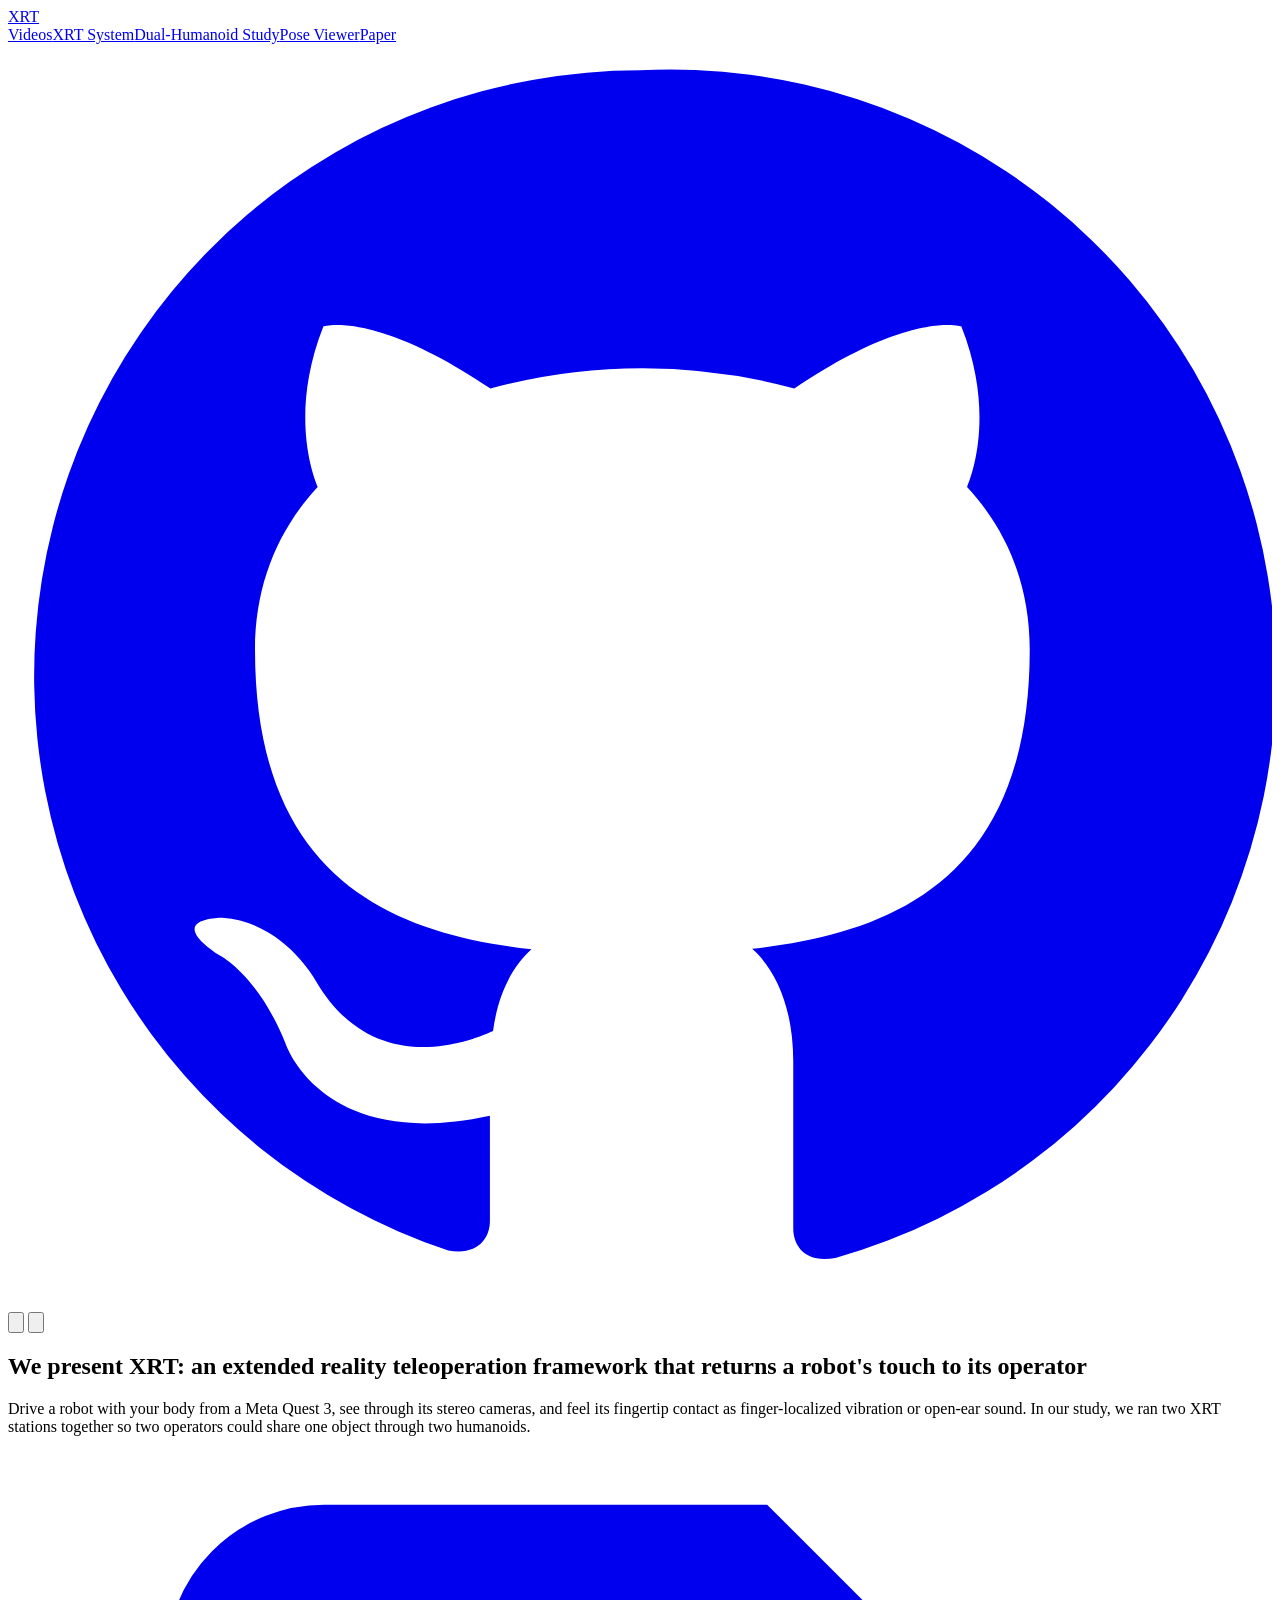
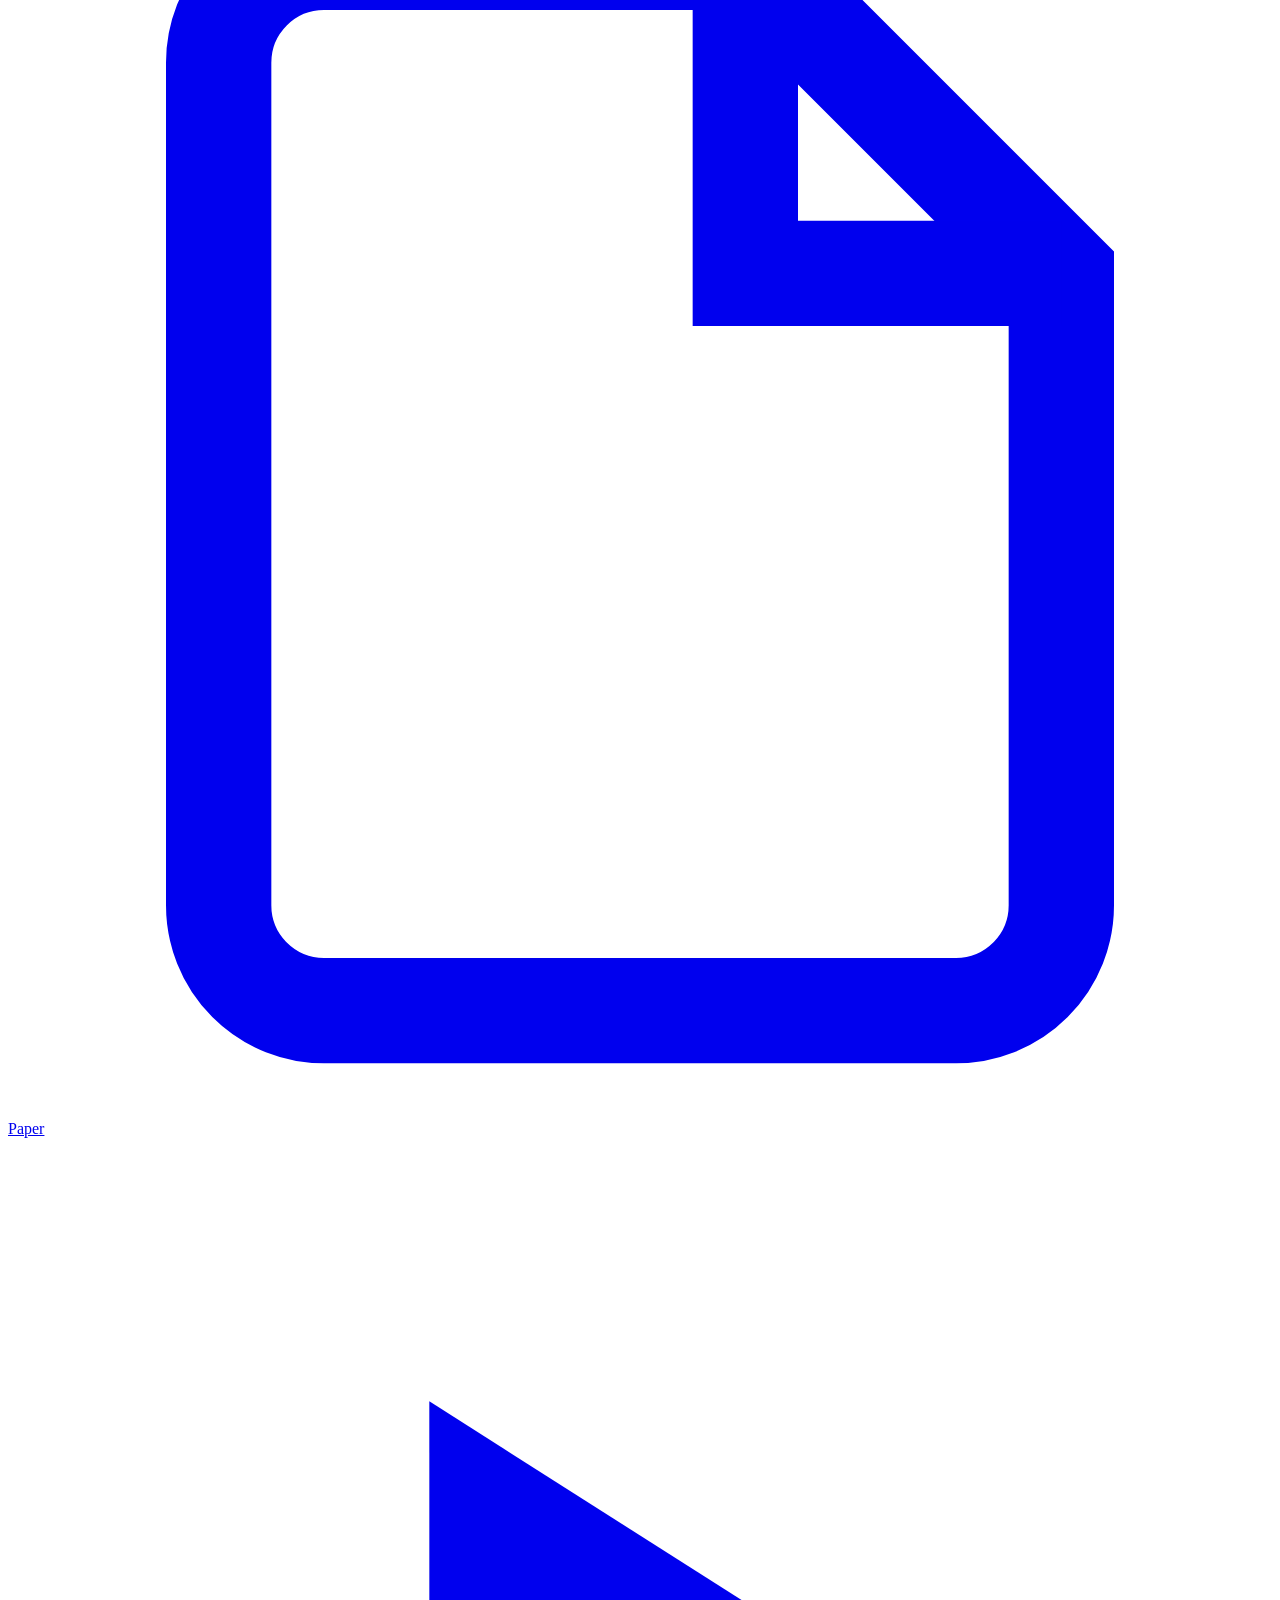
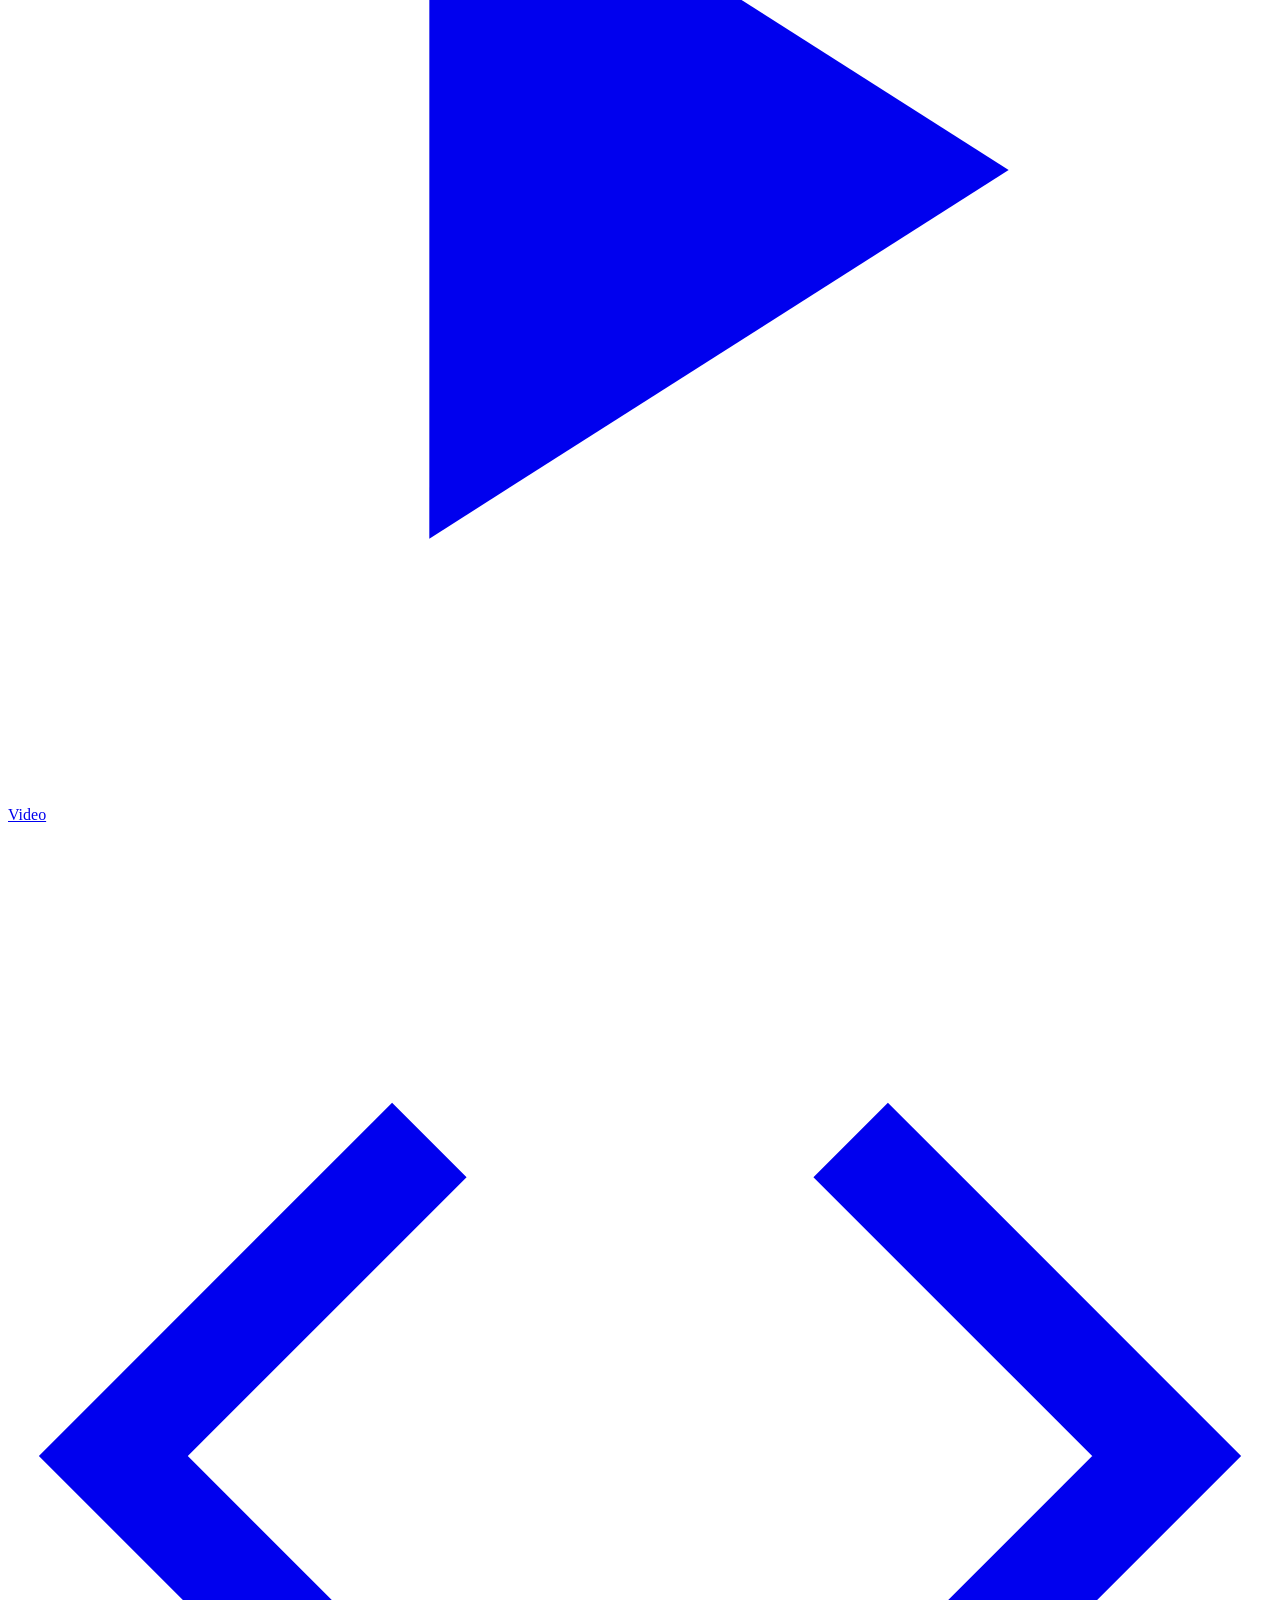
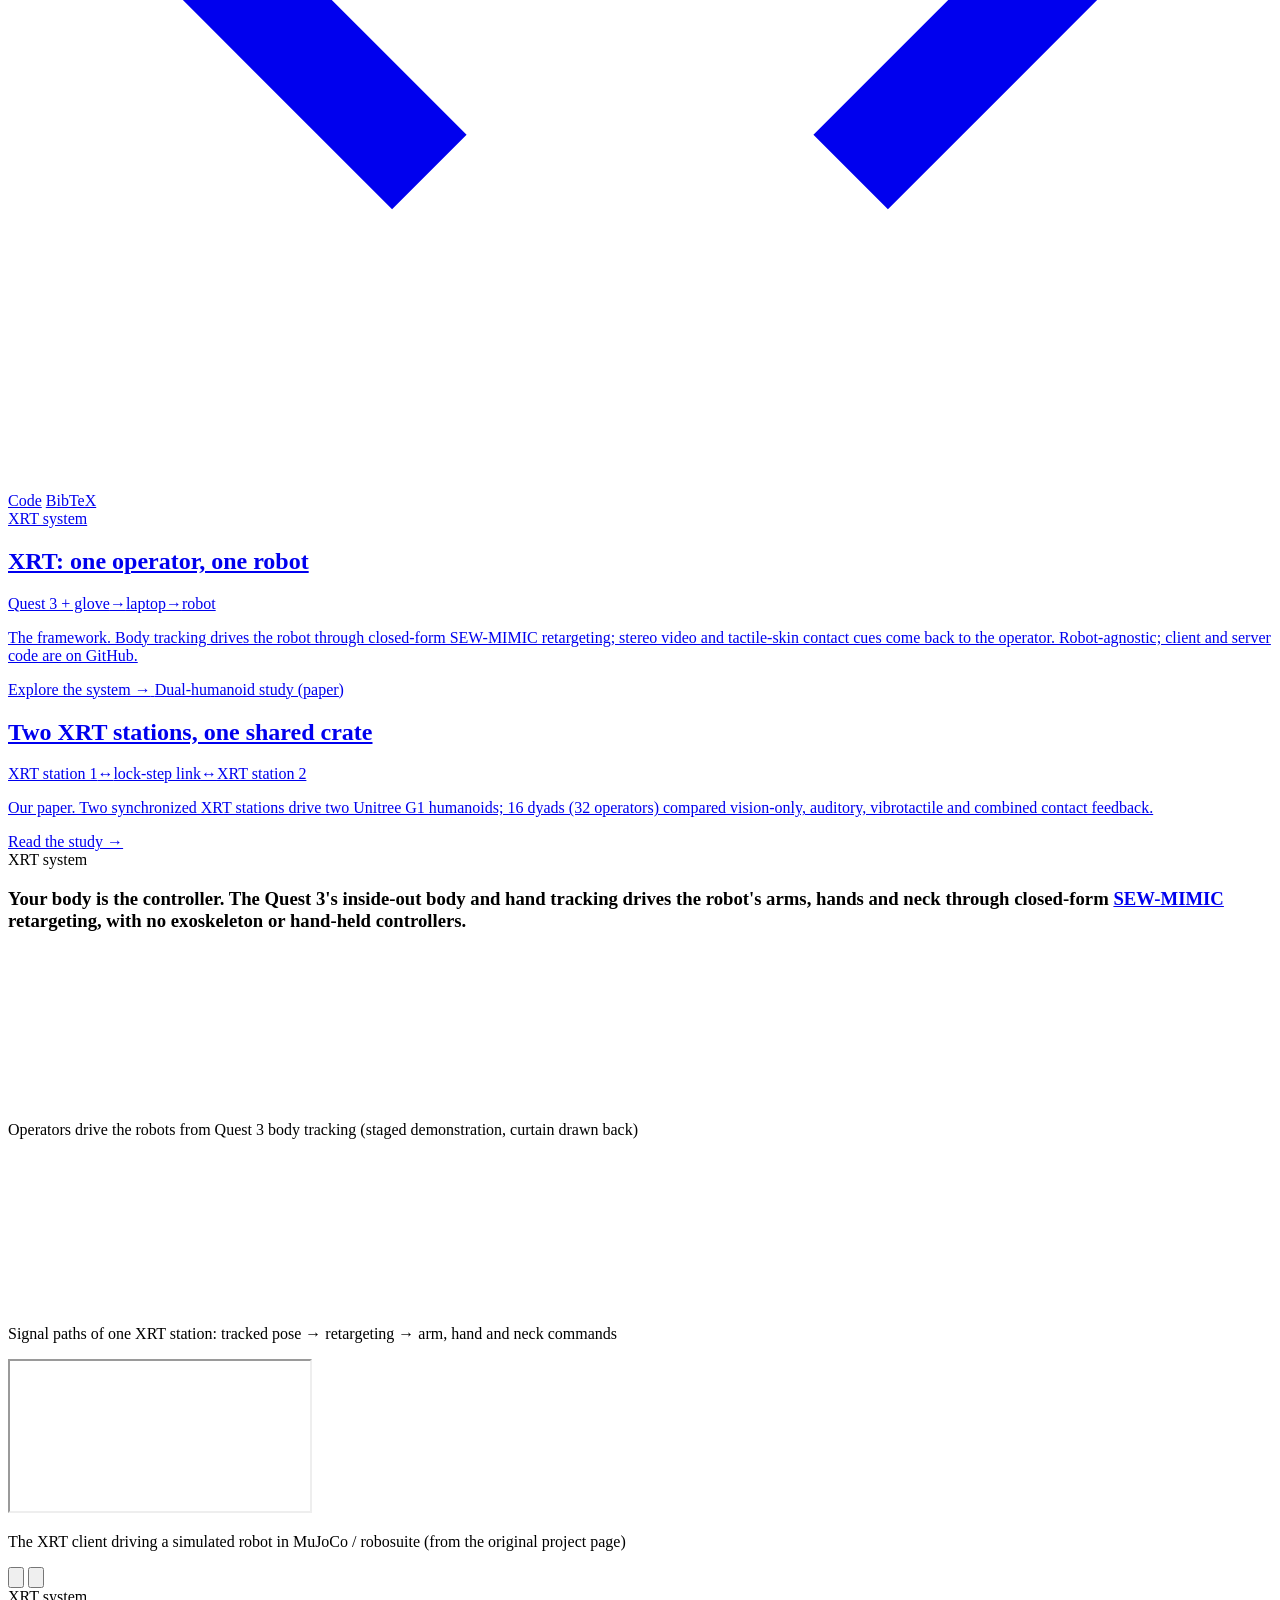
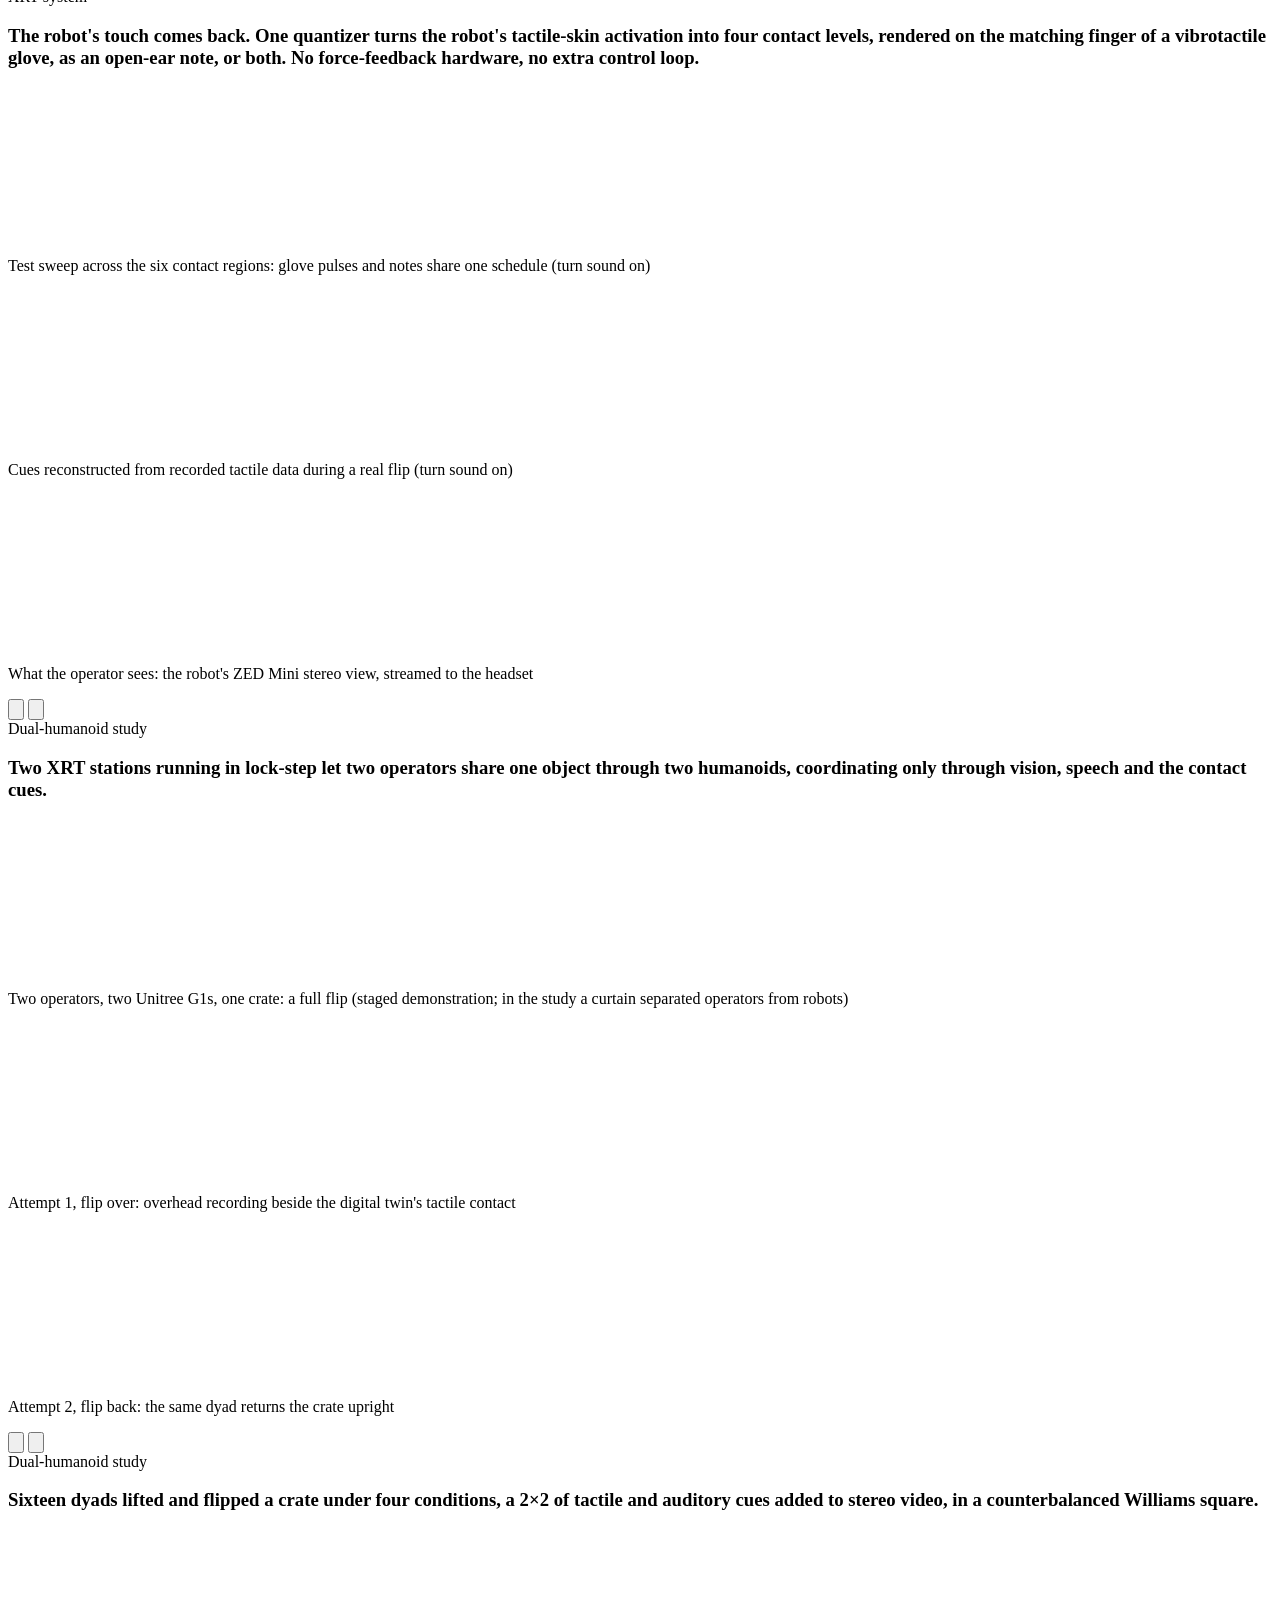
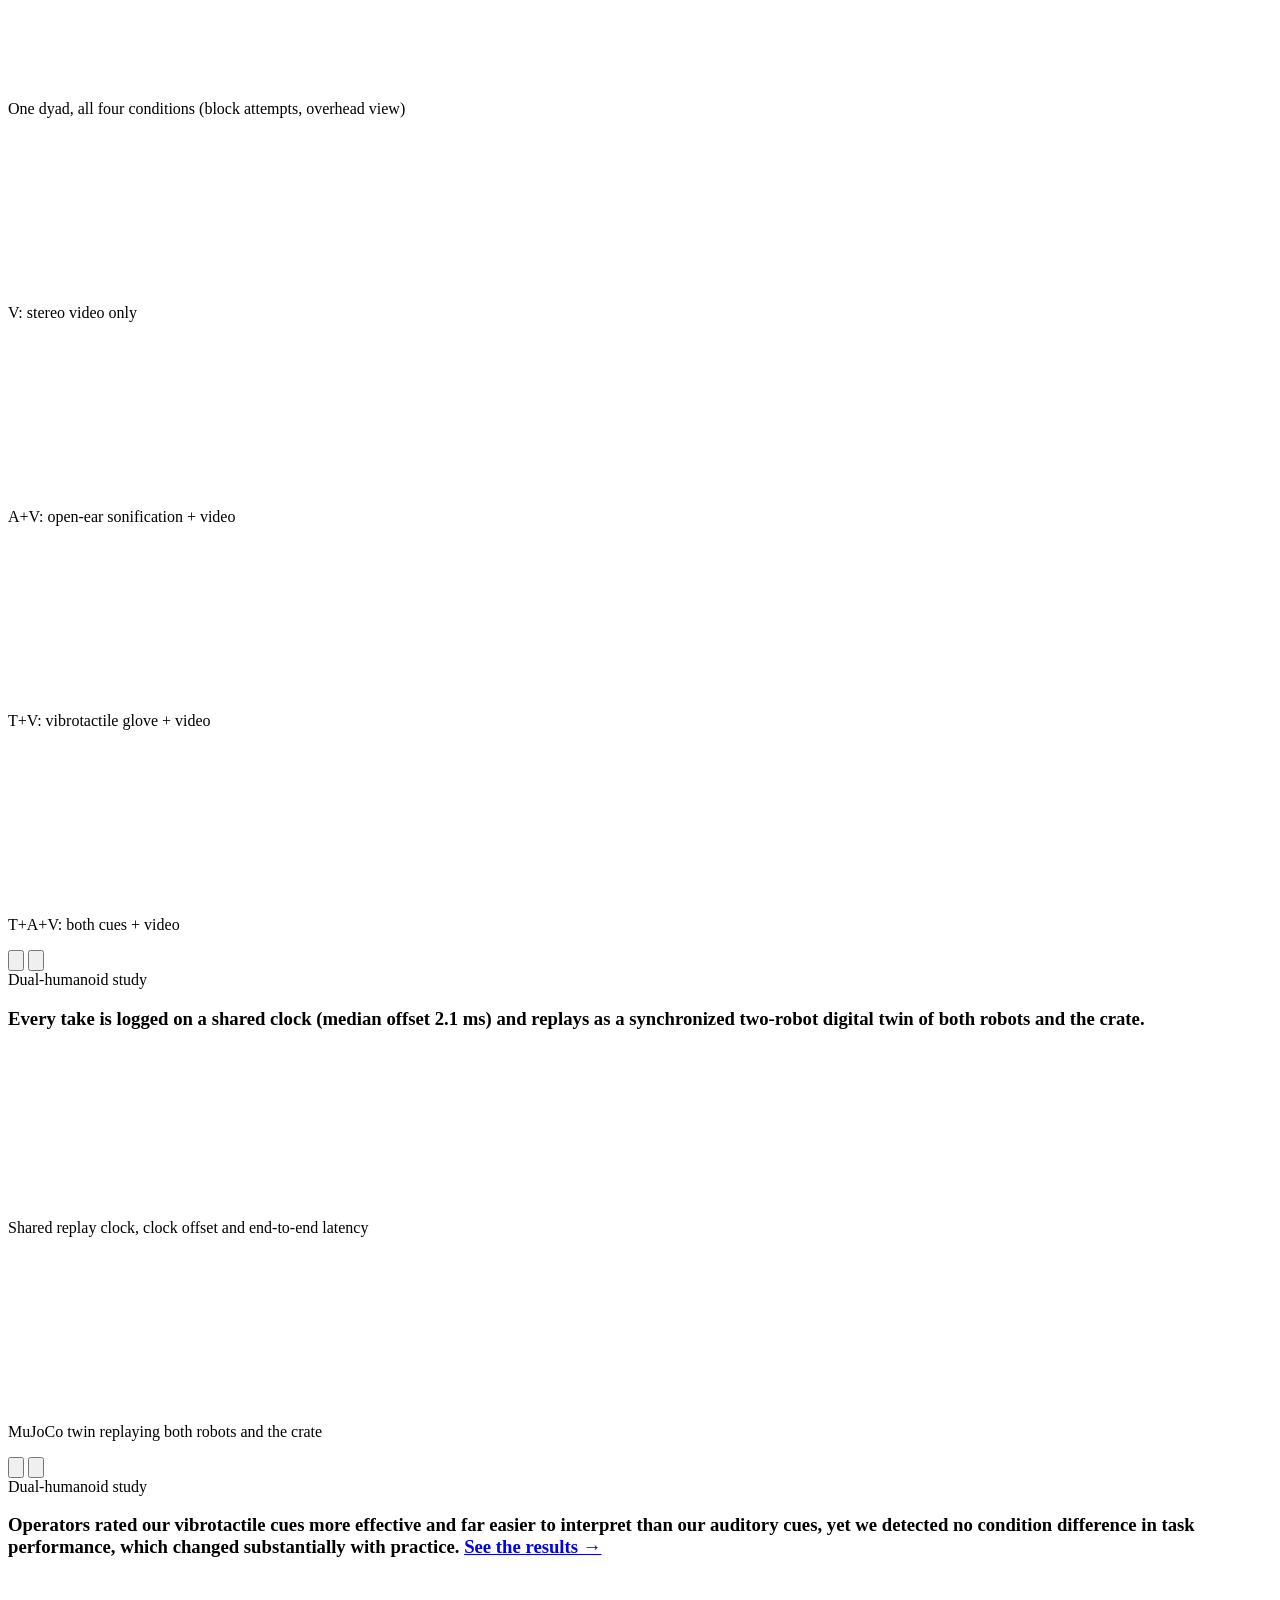
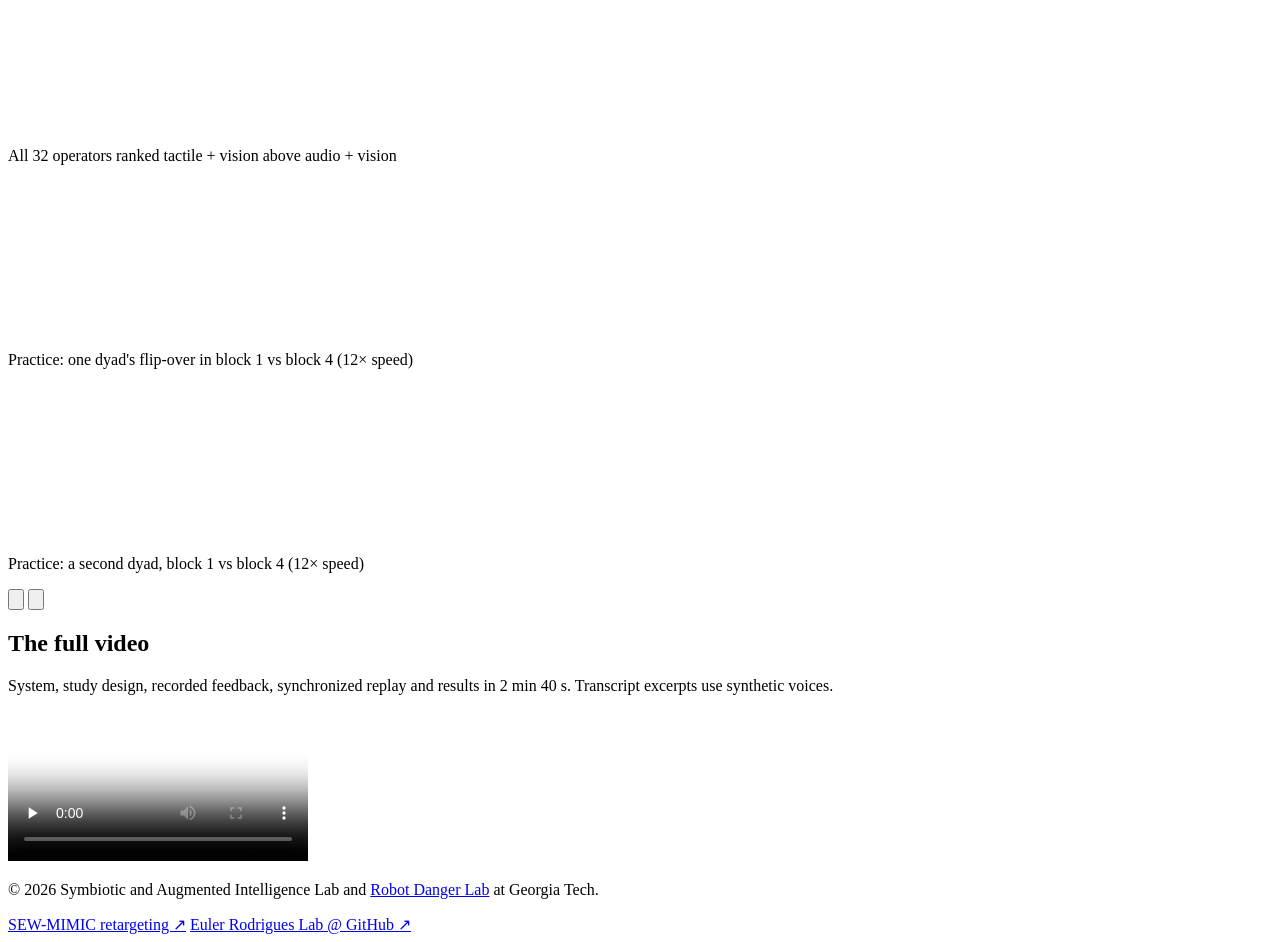
==== site/index.html @ 3ea19d0c "XRT project website Static site for XRT (eXtended Reality Teleoperation) and the dual-humanoid conta" ====
<!doctype html>
<html lang="en">
<head>
<meta charset="utf-8">
<meta name="viewport" content="width=device-width, initial-scale=1">
<title>XRT | Extended Reality Teleoperation with Contact Feedback</title>
<meta name="description" content="XRT is an extended reality teleoperation framework that drives a robot from a Quest 3 and returns the robot&#x27;s fingertip contact as vibrotactile and auditory cues. Our study runs two XRT stations together for dual-operator humanoid teleoperation.">
<link rel="canonical" href="https://xrt-teleop.github.io/">
<meta property="og:type" content="website">
<meta property="og:title" content="XRT | Extended Reality Teleoperation with Contact Feedback">
<meta property="og:description" content="XRT is an extended reality teleoperation framework that drives a robot from a Quest 3 and returns the robot&#x27;s fingertip contact as vibrotactile and auditory cues. Our study runs two XRT stations together for dual-operator humanoid teleoperation.">
<meta property="og:url" content="https://xrt-teleop.github.io/">
<meta property="og:image" content="https://xrt-teleop.github.io/assets/img/og_card.jpg">
<meta name="twitter:card" content="summary_large_image">
<link rel="icon" href="/assets/img/xrt_robot_logo.svg" type="image/svg+xml">
<link rel="stylesheet" href="/assets/css/site.css">
<script>try{const t=localStorage.getItem('xrt-theme');if(t)document.documentElement.dataset.theme=t}catch(e){}</script>
</head>
<body>
<header class="site-header">
  <div class="nav-wrap">
    <a class="brand" href="/"><img src="/assets/img/xrt_robot_logo.svg" alt="">XRT</a>
    <nav class="nav" aria-label="Main"><a href="/" aria-current="page">Videos</a><a href="/system/">XRT System</a><a href="/study/">Dual-Humanoid Study</a><a href="/viewer/">Pose Viewer</a><a href="/assets/XRT_preprint_2026-10-16.pdf">Paper</a></nav>
    <div class="nav-right">
      <a class="icon-btn" href="https://github.com/Euler-Rodrigues-Lab" aria-label="Code on GitHub"><svg viewBox="0 0 24 24" fill="currentColor" aria-hidden="true"><path d="M12 .5a11.5 11.5 0 0 0-3.64 22.41c.58.1.79-.25.79-.56v-2c-3.2.7-3.88-1.37-3.88-1.37-.53-1.33-1.28-1.69-1.28-1.69-1.05-.71.08-.7.08-.7 1.16.08 1.77 1.19 1.77 1.19 1.03 1.77 2.71 1.26 3.37.96.1-.75.4-1.26.73-1.55-2.56-.29-5.25-1.28-5.25-5.69 0-1.26.45-2.29 1.19-3.09-.12-.29-.52-1.46.11-3.05 0 0 .97-.31 3.17 1.18a11 11 0 0 1 5.77 0c2.2-1.49 3.17-1.18 3.17-1.18.63 1.59.23 2.76.11 3.05.74.8 1.19 1.83 1.19 3.09 0 4.42-2.7 5.39-5.27 5.68.41.36.78 1.06.78 2.14v3.17c0 .31.21.67.8.56A11.5 11.5 0 0 0 12 .5Z"/></svg></a>
      <button class="icon-btn" type="button" data-theme-toggle aria-label="Toggle dark mode"><svg viewBox="0 0 24 24" fill="none" stroke="currentColor" stroke-width="2" aria-hidden="true"><path d="M12 3a6 6 0 0 0 9 9 9 9 0 1 1-9-9Z"/></svg></button>
      <button class="icon-btn menu-btn" type="button" aria-expanded="false" aria-label="Menu"><svg viewBox="0 0 24 24" fill="none" stroke="currentColor" stroke-width="2" aria-hidden="true"><path d="M4 6h16M4 12h16M4 18h16"/></svg></button>
    </div>
  </div>
</header>
<main>
<section class="container hero">
  <h1>We present <span class="name">XRT</span>:
    <span class="sub">an extended reality teleoperation framework that returns a robot's touch to its operator</span></h1>
  <p class="lede">Drive a robot with your body from a Meta Quest&nbsp;3, see through its stereo cameras, and feel its fingertip contact as
    finger-localized vibration or open-ear sound. In our study, we ran two XRT stations together so two operators could share one object through two humanoids.</p>
  <div class="btn-row">
    <a class="btn primary" href="/assets/XRT_preprint_2026-10-16.pdf"><svg viewBox="0 0 24 24" fill="none" stroke="currentColor" stroke-width="2"><path d="M14 2H6a2 2 0 0 0-2 2v16a2 2 0 0 0 2 2h12a2 2 0 0 0 2-2V8z"/><path d="M14 2v6h6"/></svg>Paper</a>
    <a class="btn" href="#full-video"><svg viewBox="0 0 24 24" fill="currentColor"><path d="M8 5v14l11-7z"/></svg>Video</a>
    <a class="btn" href="/system/#code"><svg viewBox="0 0 24 24" fill="none" stroke="currentColor" stroke-width="2"><path d="m16 18 6-6-6-6M8 6l-6 6 6 6"/></svg>Code</a>
    <a class="btn" href="/study/#citation">BibTeX</a>
  </div>
</section>

<section class="container" aria-label="What this site covers">
  <div class="scope">
    <a class="scope-card xrt" href="/system/">
      <span class="tag xrt">XRT system</span>
      <h2>XRT: one operator, one robot</h2>
      <div class="diagram"><span class="box">Quest&nbsp;3 + glove</span>&rarr;<span class="box">laptop</span>&rarr;<span class="box">robot</span></div>
      <p>The framework. Body tracking drives the robot through closed-form SEW-MIMIC retargeting; stereo video and tactile-skin contact cues
        come back to the operator. Robot-agnostic; client and server code are on GitHub.</p>
      <span class="go">Explore the system &rarr;</span>
    </a>
    <a class="scope-card study" href="/study/">
      <span class="tag study">Dual-humanoid study (paper)</span>
      <h2>Two XRT stations, one shared crate</h2>
      <div class="diagram"><span class="box">XRT station 1</span>&harr;<span class="box">lock-step link</span>&harr;<span class="box">XRT station 2</span></div>
      <p>Our paper. Two synchronized XRT stations drive two Unitree&nbsp;G1 humanoids; 16 dyads (32 operators) compared vision-only,
        auditory, vibrotactile and combined contact feedback.</p>
      <span class="go">Read the study &rarr;</span>
    </a>
  </div>
</section>

<section class="container block">
  <header>
    <span class="tag xrt">XRT system</span>
    <h3>Your body is the controller. The Quest&nbsp;3's inside-out body and hand tracking drives the robot's arms, hands and neck through
      closed-form <a href="https://sew-mimic.com/">SEW-MIMIC</a> retargeting, with no exoskeleton or hand-held controllers.</h3>
  </header>
  <div class="carousel" tabindex="0" aria-roledescription="carousel">
    <div class="viewport"><div class="track">
      <div class="slide"><div class="frame"><video data-autoplay loop muted playsinline preload="metadata" poster="/assets/video/operators_demo.jpg"><source src="/assets/video/operators_demo.mp4" type="video/mp4"></video></div>
        <p class="cap">Operators drive the robots from Quest&nbsp;3 body tracking (staged demonstration, curtain drawn back)</p></div>
      <div class="slide"><div class="frame"><video data-autoplay loop muted playsinline preload="none" poster="/assets/video/architecture.jpg"><source src="/assets/video/architecture.mp4" type="video/mp4"></video></div>
        <p class="cap">Signal paths of one XRT station: tracked pose &rarr; retargeting &rarr; arm, hand and neck commands</p></div>
      <div class="slide"><div class="frame"><iframe loading="lazy" src="https://www.youtube-nocookie.com/embed/R7ryrr48uPQ" title="XRT teleoperation in MuJoCo / robosuite" allow="accelerometer; encrypted-media; gyroscope; picture-in-picture" allowfullscreen></iframe></div>
        <p class="cap">The XRT client driving a simulated robot in MuJoCo / robosuite (from the original project page)</p></div>
    </div></div>
    <button class="arrow prev" type="button" aria-label="Previous clip"><svg viewBox="0 0 24 24" fill="none" stroke="currentColor" stroke-width="2"><path d="M19 12H5m7 7-7-7 7-7"/></svg></button>
    <button class="arrow next" type="button" aria-label="Next clip"><svg viewBox="0 0 24 24" fill="none" stroke="currentColor" stroke-width="2"><path d="M5 12h14m-7-7 7 7-7 7"/></svg></button>
  </div>
</section>

<section class="container block">
  <header>
    <span class="tag xrt">XRT system</span>
    <h3>The robot's touch comes back. One quantizer turns the robot's tactile-skin activation into four contact levels, rendered on the
      matching finger of a vibrotactile glove, as an open-ear note, or both. No force-feedback hardware, no extra control loop.</h3>
  </header>
  <div class="carousel" tabindex="0" aria-roledescription="carousel">
    <div class="viewport"><div class="track">
      <div class="slide"><div class="frame"><video data-autoplay data-sound loop muted playsinline preload="metadata" poster="/assets/video/feedback_sweep.jpg"><source src="/assets/video/feedback_sweep.mp4" type="video/mp4"></video></div>
        <p class="cap">Test sweep across the six contact regions: glove pulses and notes share one schedule (turn sound on)</p></div>
      <div class="slide"><div class="frame"><video data-autoplay data-sound loop muted playsinline preload="none" poster="/assets/video/feedback_recorded.jpg"><source src="/assets/video/feedback_recorded.mp4" type="video/mp4"></video></div>
        <p class="cap">Cues reconstructed from recorded tactile data during a real flip (turn sound on)</p></div>
      <div class="slide"><div class="frame"><video data-autoplay loop muted playsinline preload="none" poster="/assets/video/robot_pov_flip.jpg"><source src="/assets/video/robot_pov_flip.mp4" type="video/mp4"></video></div>
        <p class="cap">What the operator sees: the robot's ZED&nbsp;Mini stereo view, streamed to the headset</p></div>
    </div></div>
    <button class="arrow prev" type="button" aria-label="Previous clip"><svg viewBox="0 0 24 24" fill="none" stroke="currentColor" stroke-width="2"><path d="M19 12H5m7 7-7-7 7-7"/></svg></button>
    <button class="arrow next" type="button" aria-label="Next clip"><svg viewBox="0 0 24 24" fill="none" stroke="currentColor" stroke-width="2"><path d="M5 12h14m-7-7 7 7-7 7"/></svg></button>
  </div>
</section>

<section class="container block">
  <header>
    <span class="tag study">Dual-humanoid study</span>
    <h3>Two XRT stations running in lock-step let two operators share one object through two humanoids, coordinating only through
      vision, speech and the contact cues.</h3>
  </header>
  <div class="carousel" tabindex="0" aria-roledescription="carousel">
    <div class="viewport"><div class="track">
      <div class="slide"><div class="frame"><video data-autoplay loop muted playsinline preload="none" poster="/assets/video/operators_staged.jpg"><source src="/assets/video/operators_staged.mp4" type="video/mp4"></video></div>
        <p class="cap">Two operators, two Unitree G1s, one crate: a full flip (staged demonstration; in the study a curtain separated operators from robots)</p></div>
      <div class="slide"><div class="frame"><video data-autoplay loop muted playsinline preload="none" poster="/assets/video/flip_over_twin.jpg"><source src="/assets/video/flip_over_twin.mp4" type="video/mp4"></video></div>
        <p class="cap">Attempt 1, flip over: overhead recording beside the digital twin's tactile contact</p></div>
      <div class="slide"><div class="frame"><video data-autoplay loop muted playsinline preload="none" poster="/assets/video/flip_back_twin.jpg"><source src="/assets/video/flip_back_twin.mp4" type="video/mp4"></video></div>
        <p class="cap">Attempt 2, flip back: the same dyad returns the crate upright</p></div>
    </div></div>
    <button class="arrow prev" type="button" aria-label="Previous clip"><svg viewBox="0 0 24 24" fill="none" stroke="currentColor" stroke-width="2"><path d="M19 12H5m7 7-7-7 7-7"/></svg></button>
    <button class="arrow next" type="button" aria-label="Next clip"><svg viewBox="0 0 24 24" fill="none" stroke="currentColor" stroke-width="2"><path d="M5 12h14m-7-7 7 7-7 7"/></svg></button>
  </div>
</section>

<section class="container block">
  <header>
    <span class="tag study">Dual-humanoid study</span>
    <h3>Sixteen dyads lifted and flipped a crate under four conditions, a 2&times;2 of tactile and auditory cues added to stereo video,
      in a counterbalanced Williams square.</h3>
  </header>
  <div class="carousel" tabindex="0" aria-roledescription="carousel">
    <div class="viewport"><div class="track">
      <div class="slide"><div class="frame"><video data-autoplay loop muted playsinline preload="none" poster="/assets/video/four_conditions.jpg"><source src="/assets/video/four_conditions.mp4" type="video/mp4"></video></div>
        <p class="cap">One dyad, all four conditions (block attempts, overhead view)</p></div>
      <div class="slide"><div class="frame"><video data-autoplay loop muted playsinline preload="none" poster="/assets/video/cond_V.jpg"><source src="/assets/video/cond_V.mp4" type="video/mp4"></video></div>
        <p class="cap">V: stereo video only</p></div>
      <div class="slide"><div class="frame"><video data-autoplay loop muted playsinline preload="none" poster="/assets/video/cond_AV.jpg"><source src="/assets/video/cond_AV.mp4" type="video/mp4"></video></div>
        <p class="cap">A+V: open-ear sonification + video</p></div>
      <div class="slide"><div class="frame"><video data-autoplay loop muted playsinline preload="none" poster="/assets/video/cond_TV.jpg"><source src="/assets/video/cond_TV.mp4" type="video/mp4"></video></div>
        <p class="cap">T+V: vibrotactile glove + video</p></div>
      <div class="slide"><div class="frame"><video data-autoplay loop muted playsinline preload="none" poster="/assets/video/cond_TAV.jpg"><source src="/assets/video/cond_TAV.mp4" type="video/mp4"></video></div>
        <p class="cap">T+A+V: both cues + video</p></div>
    </div></div>
    <button class="arrow prev" type="button" aria-label="Previous clip"><svg viewBox="0 0 24 24" fill="none" stroke="currentColor" stroke-width="2"><path d="M19 12H5m7 7-7-7 7-7"/></svg></button>
    <button class="arrow next" type="button" aria-label="Next clip"><svg viewBox="0 0 24 24" fill="none" stroke="currentColor" stroke-width="2"><path d="M5 12h14m-7-7 7 7-7 7"/></svg></button>
  </div>
</section>

<section class="container block">
  <header>
    <span class="tag study">Dual-humanoid study</span>
    <h3>Every take is logged on a shared clock (median offset 2.1&nbsp;ms) and replays as a synchronized two-robot digital twin of both robots and the crate.</h3>
  </header>
  <div class="carousel" tabindex="0" aria-roledescription="carousel">
    <div class="viewport"><div class="track">
      <div class="slide"><div class="frame"><video data-autoplay loop muted playsinline preload="none" poster="/assets/video/twin_sync.jpg"><source src="/assets/video/twin_sync.mp4" type="video/mp4"></video></div>
        <p class="cap">Shared replay clock, clock offset and end-to-end latency</p></div>
      <div class="slide"><div class="frame"><video data-autoplay loop muted playsinline preload="none" poster="/assets/video/twin_wide.jpg"><source src="/assets/video/twin_wide.mp4" type="video/mp4"></video></div>
        <p class="cap">MuJoCo twin replaying both robots and the crate</p></div>
    </div></div>
    <button class="arrow prev" type="button" aria-label="Previous clip"><svg viewBox="0 0 24 24" fill="none" stroke="currentColor" stroke-width="2"><path d="M19 12H5m7 7-7-7 7-7"/></svg></button>
    <button class="arrow next" type="button" aria-label="Next clip"><svg viewBox="0 0 24 24" fill="none" stroke="currentColor" stroke-width="2"><path d="M5 12h14m-7-7 7 7-7 7"/></svg></button>
  </div>
</section>

<section class="container block">
  <header>
    <span class="tag study">Dual-humanoid study</span>
    <h3>Operators rated our vibrotactile cues more effective and far easier to interpret than our auditory cues, yet we detected no
      condition difference in task performance, which changed substantially with practice. <a href="/study/">See the results &rarr;</a></h3>
  </header>
  <div class="carousel" tabindex="0" aria-roledescription="carousel">
    <div class="viewport"><div class="track">
      <div class="slide"><div class="frame"><video data-autoplay loop muted playsinline preload="none" poster="/assets/video/results.jpg"><source src="/assets/video/results.mp4" type="video/mp4"></video></div>
        <p class="cap">All 32 operators ranked tactile + vision above audio + vision</p></div>
      <div class="slide"><div class="frame"><video data-autoplay loop muted playsinline preload="none" poster="/assets/video/learning_dyad7.jpg"><source src="/assets/video/learning_dyad7.mp4" type="video/mp4"></video></div>
        <p class="cap">Practice: one dyad's flip-over in block 1 vs block 4 (12&times; speed)</p></div>
      <div class="slide"><div class="frame"><video data-autoplay loop muted playsinline preload="none" poster="/assets/video/learning_dyad1.jpg"><source src="/assets/video/learning_dyad1.mp4" type="video/mp4"></video></div>
        <p class="cap">Practice: a second dyad, block 1 vs block 4 (12&times; speed)</p></div>
    </div></div>
    <button class="arrow prev" type="button" aria-label="Previous clip"><svg viewBox="0 0 24 24" fill="none" stroke="currentColor" stroke-width="2"><path d="M19 12H5m7 7-7-7 7-7"/></svg></button>
    <button class="arrow next" type="button" aria-label="Next clip"><svg viewBox="0 0 24 24" fill="none" stroke="currentColor" stroke-width="2"><path d="M5 12h14m-7-7 7 7-7 7"/></svg></button>
  </div>
</section>

<section class="band" id="full-video">
  <div class="narrow">
    <h2>The full video</h2>
    <p>System, study design, recorded feedback, synchronized replay and results in 2&nbsp;min&nbsp;40&nbsp;s. Transcript excerpts use synthetic voices.</p>
    <div class="frame"><video controls preload="none" playsinline poster="/assets/video/XRT_full_video.jpg"><source src="/assets/video/XRT_full_video.mp4" type="video/mp4"></video></div>
  </div>
</section>

</main>
<footer class="site-footer">
  <div class="inner">
    <p>&copy; 2026 Symbiotic and Augmented Intelligence Lab and <a href="https://saferoboticslab.me.gatech.edu/">Robot Danger Lab</a> at Georgia Tech.</p>
    <nav>
      <a href="https://sew-mimic.com/">SEW-MIMIC retargeting &#8599;</a>
      <a href="https://github.com/Euler-Rodrigues-Lab">Euler Rodrigues Lab @ GitHub &#8599;</a>
    </nav>
  </div>
</footer>
<script src="/assets/js/site.js" defer></script>
</body>
</html>
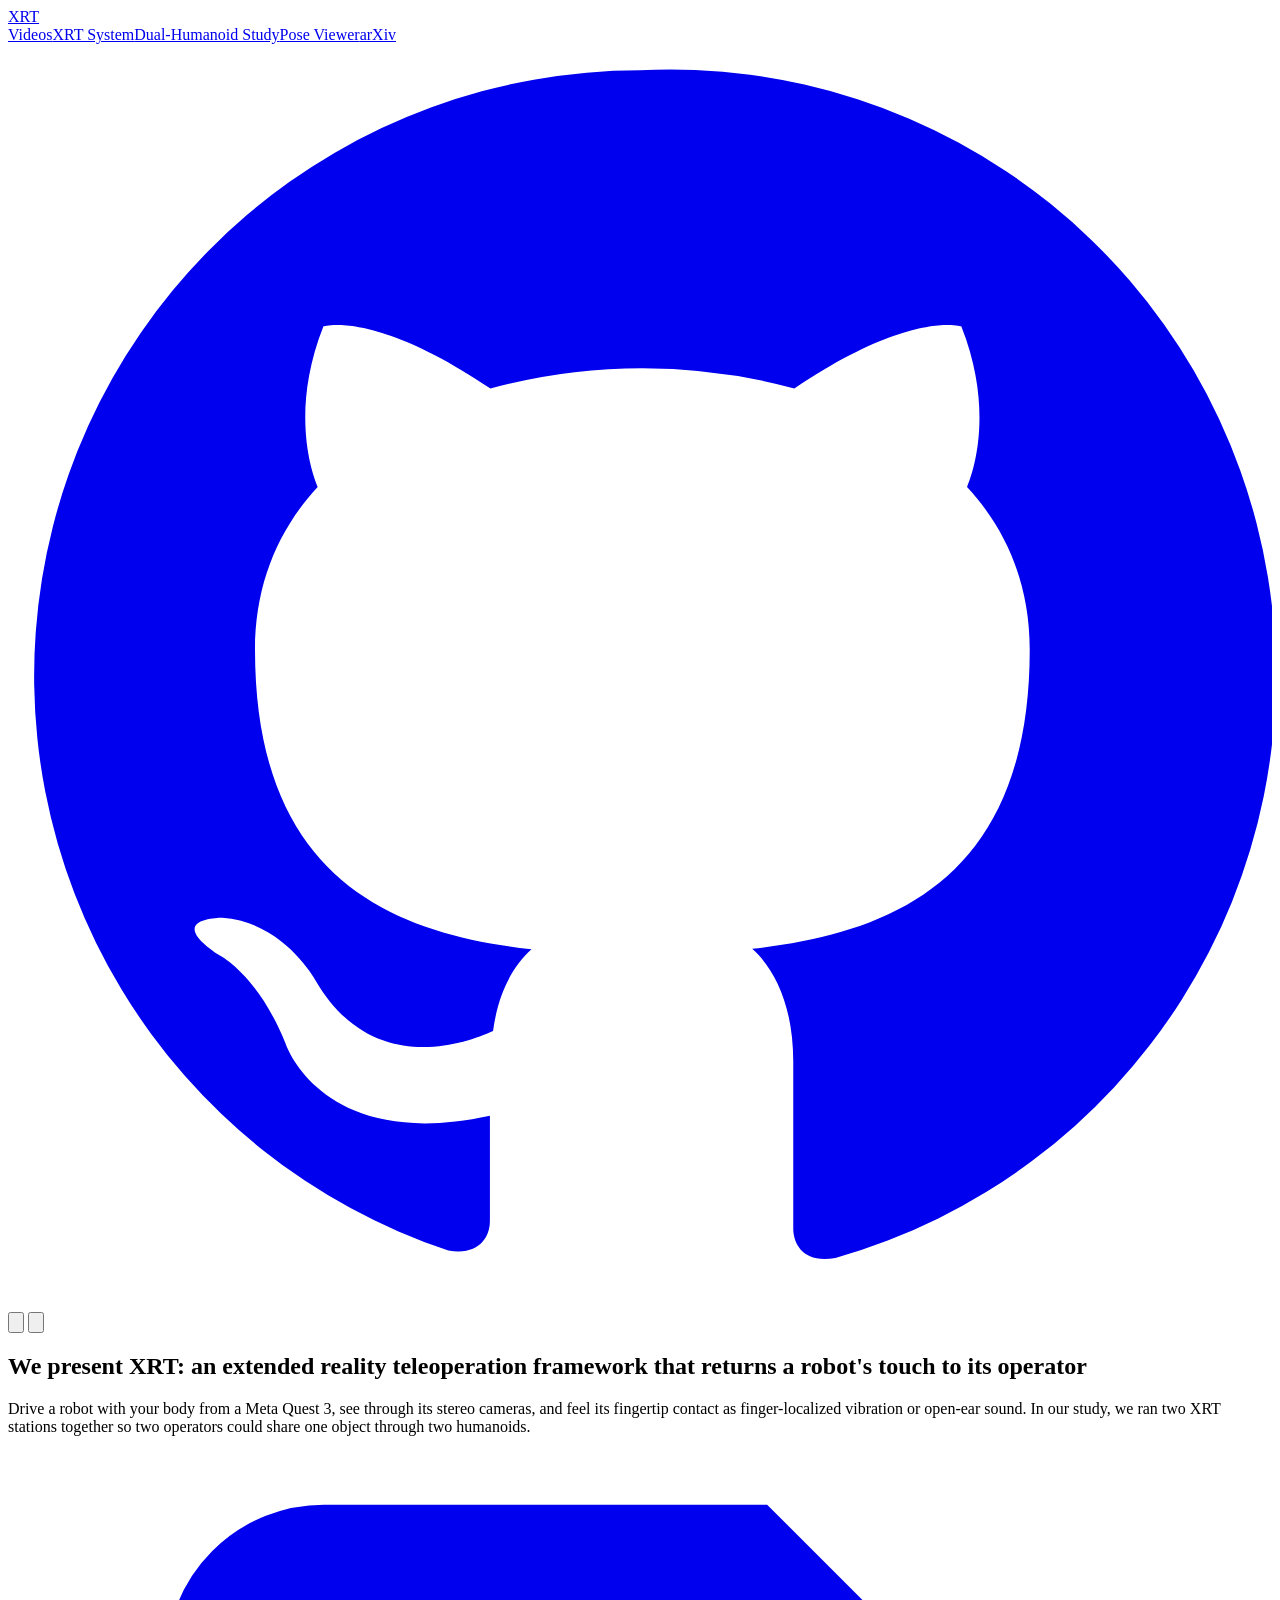
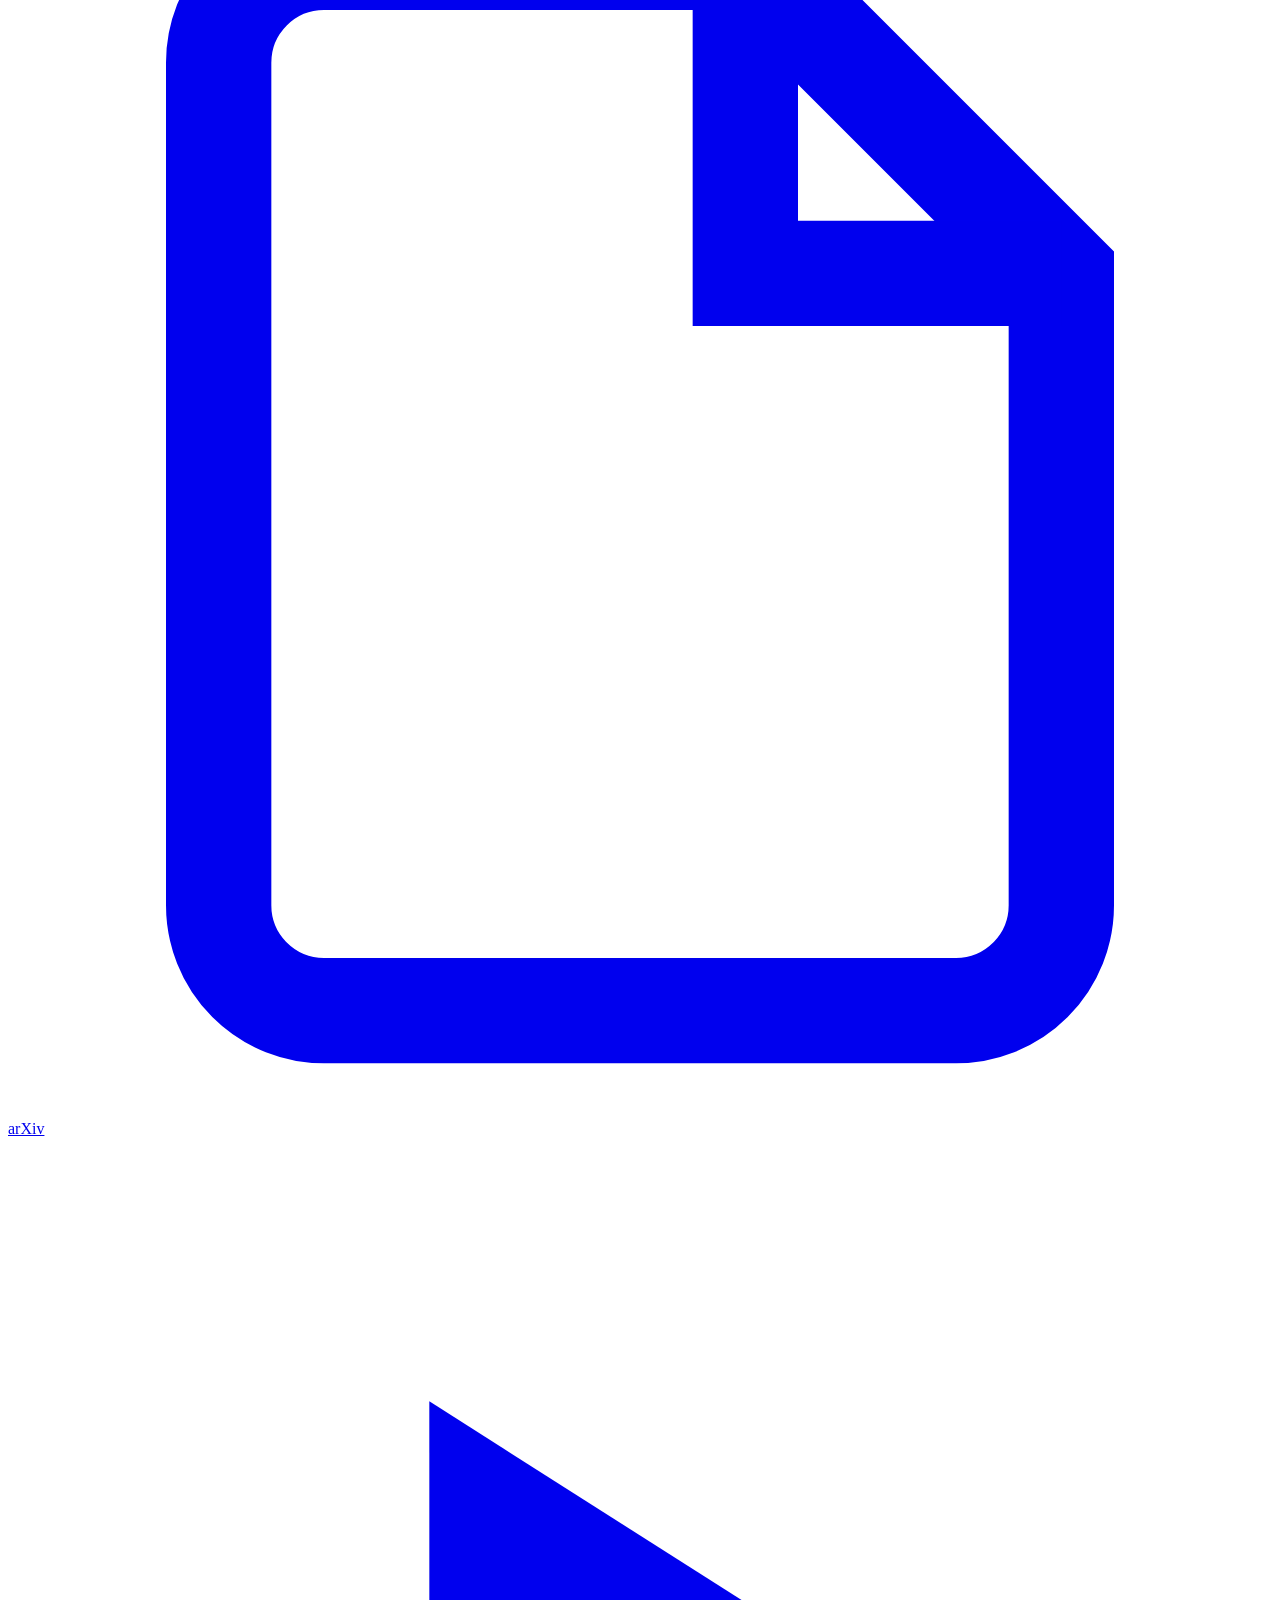
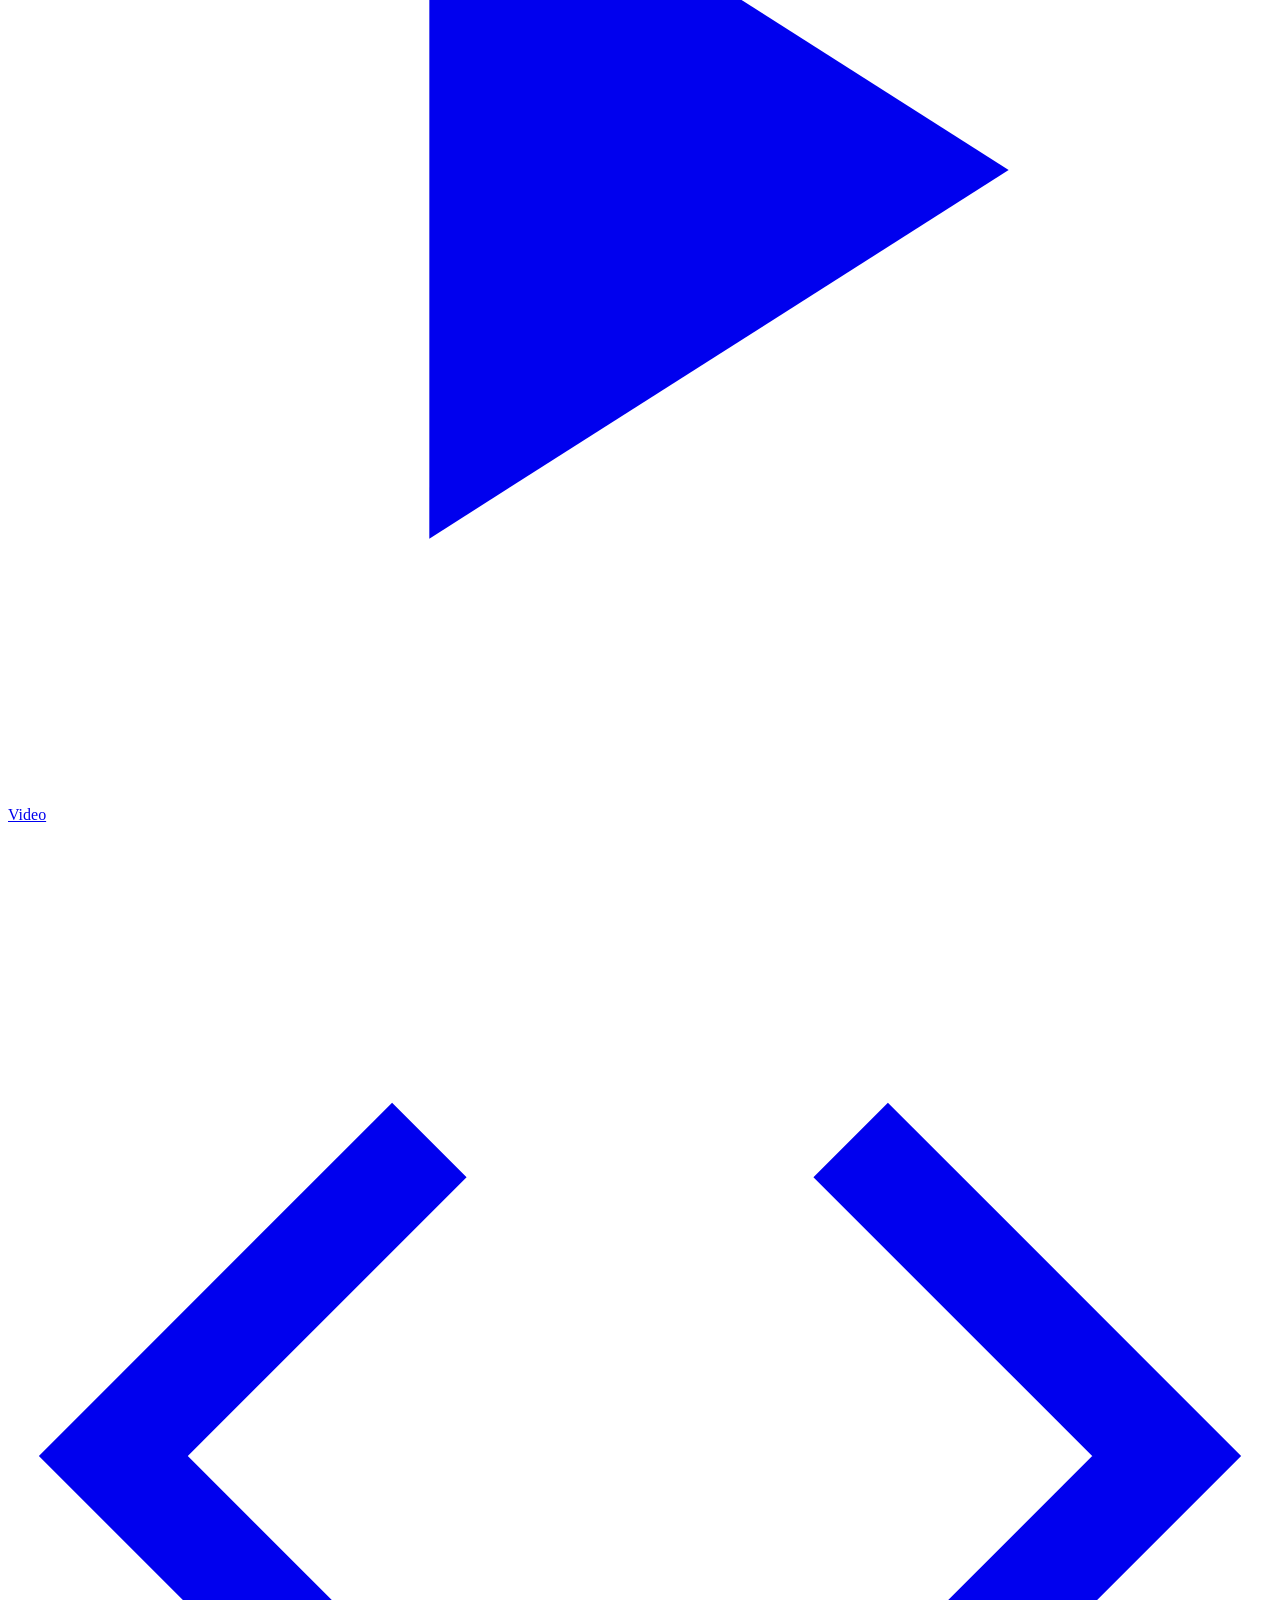
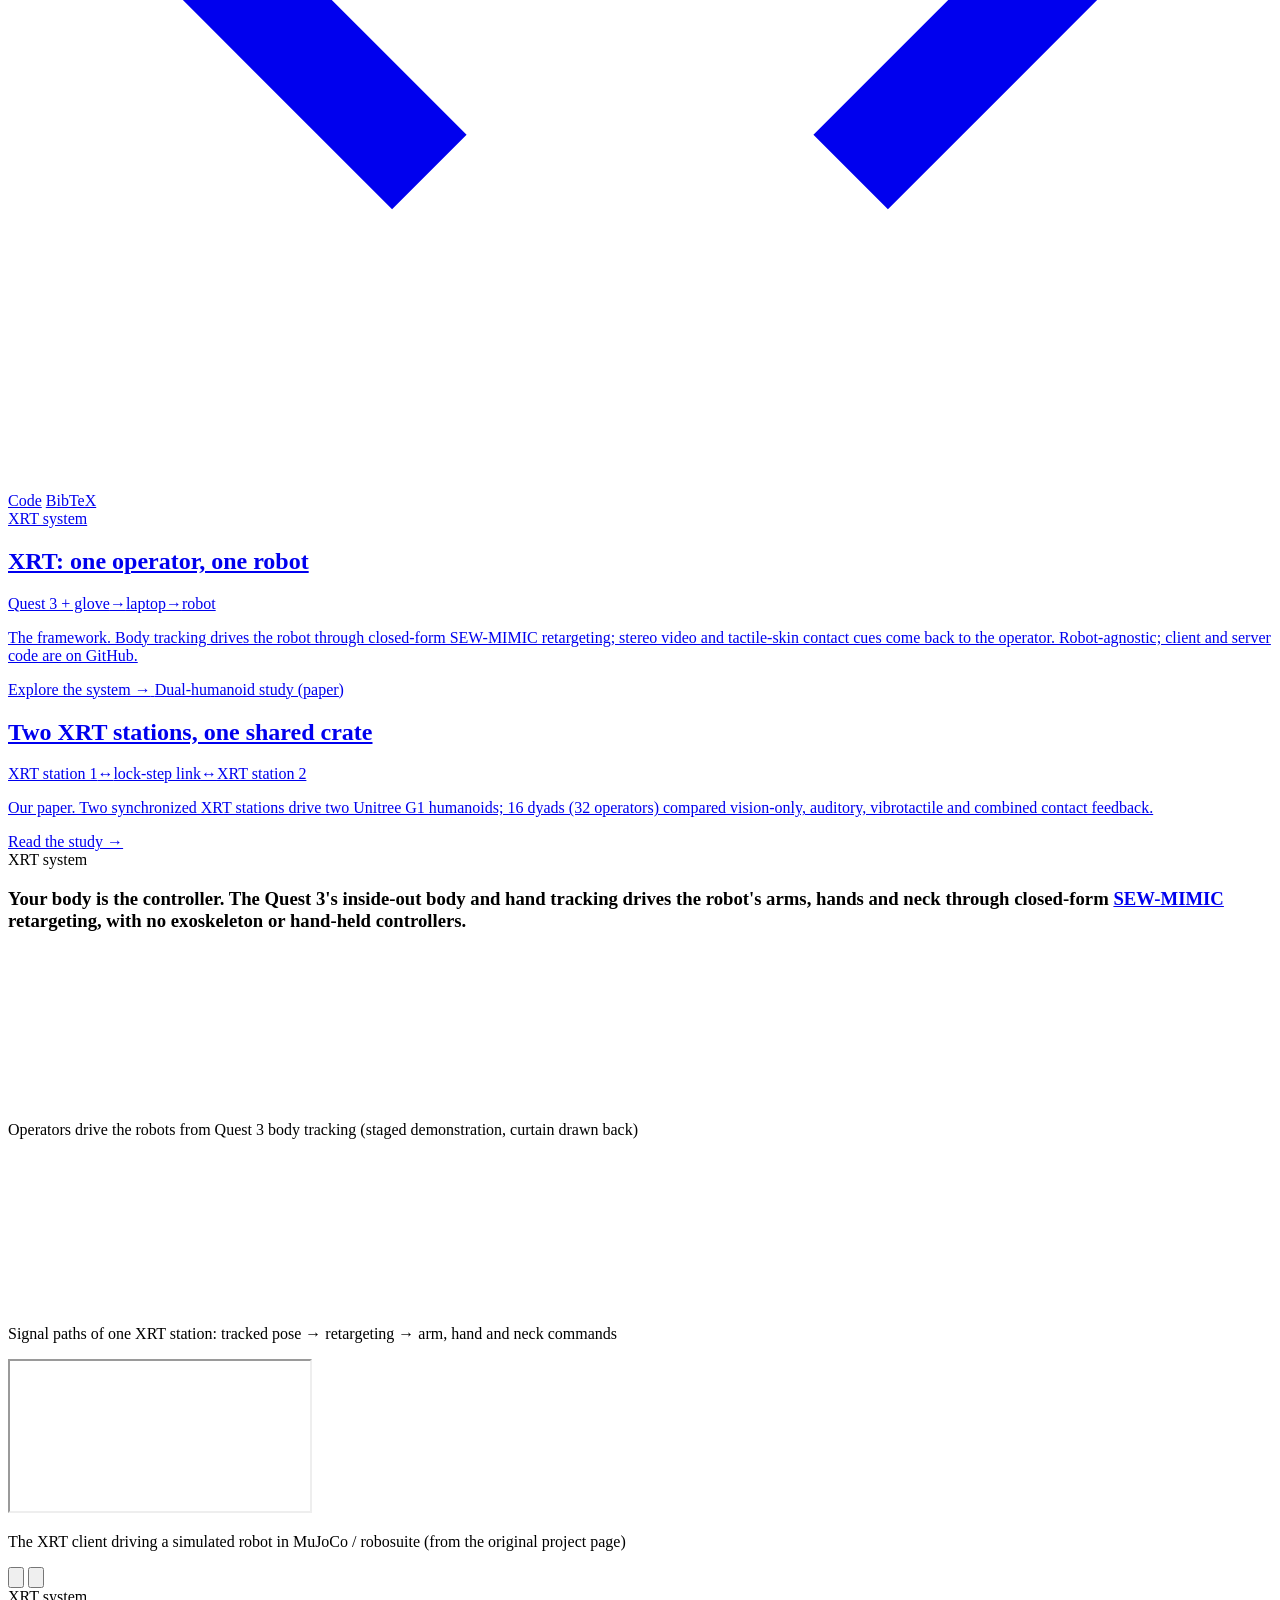
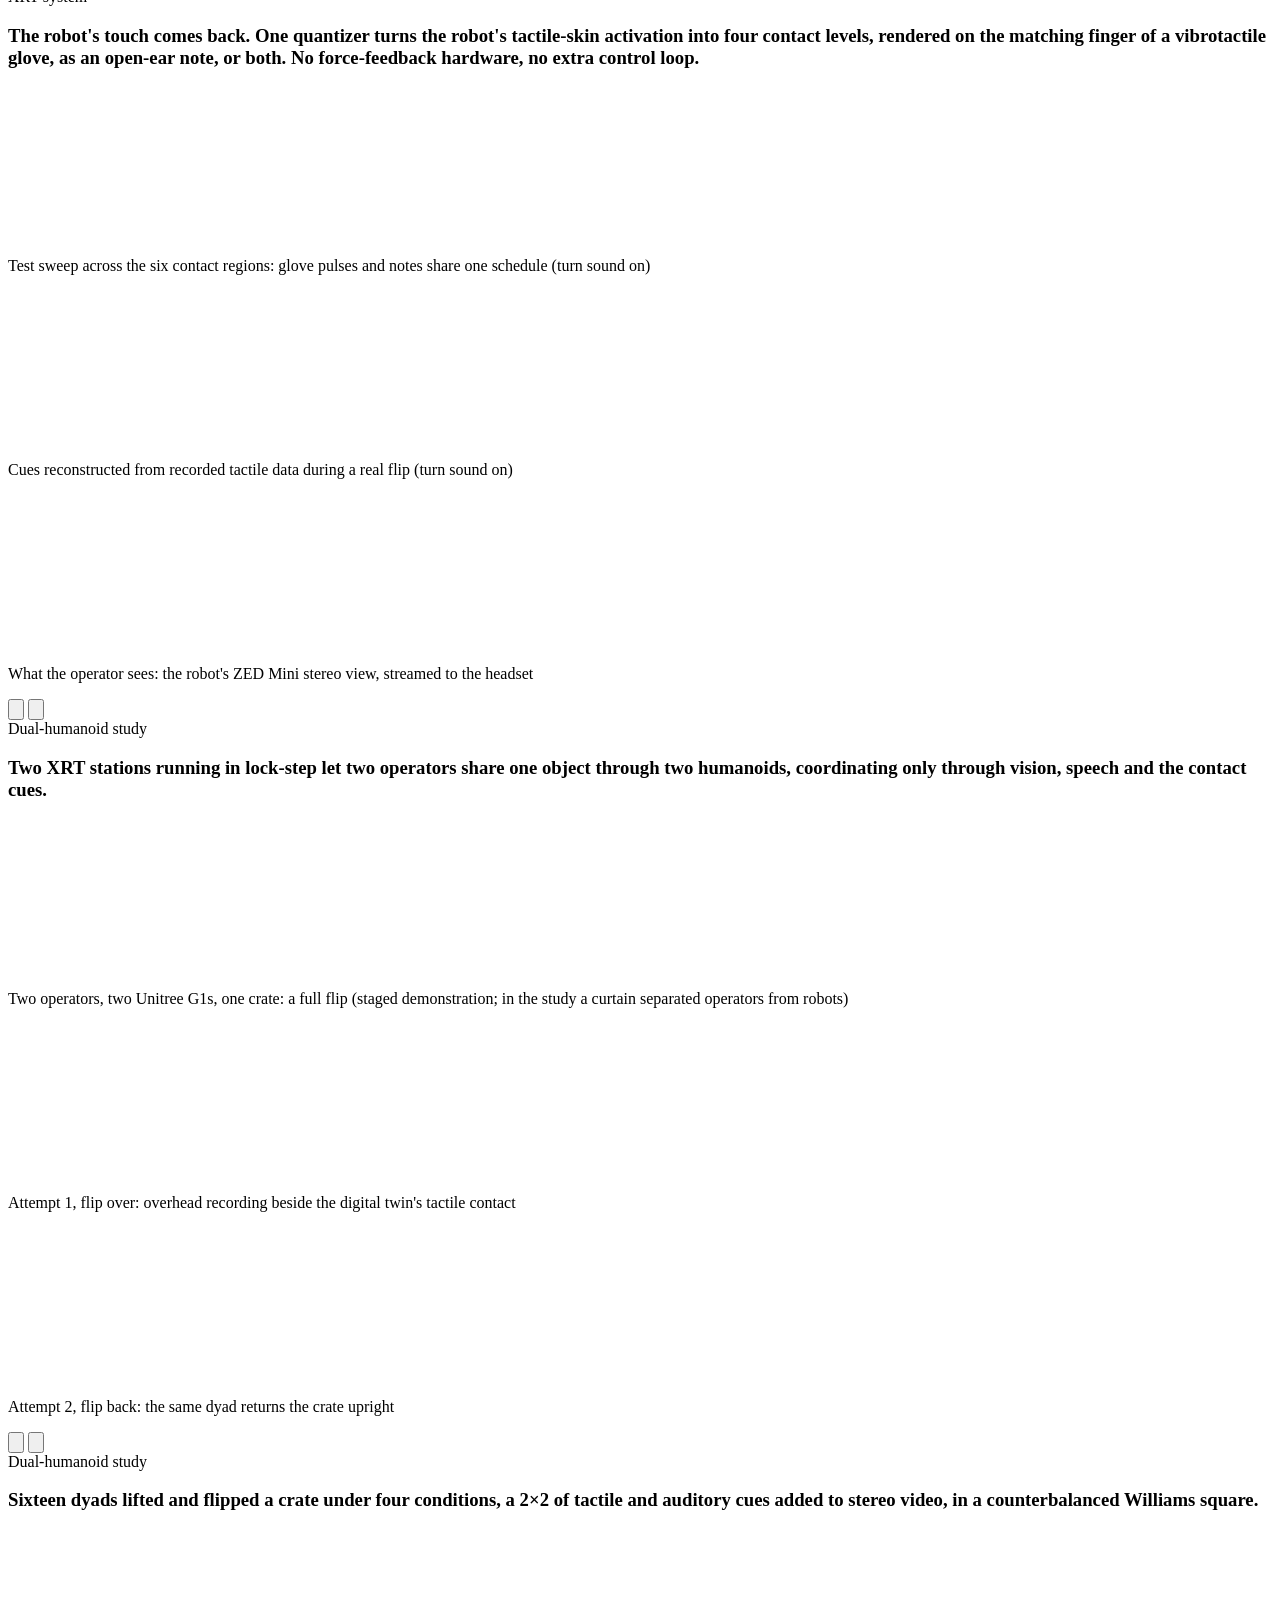
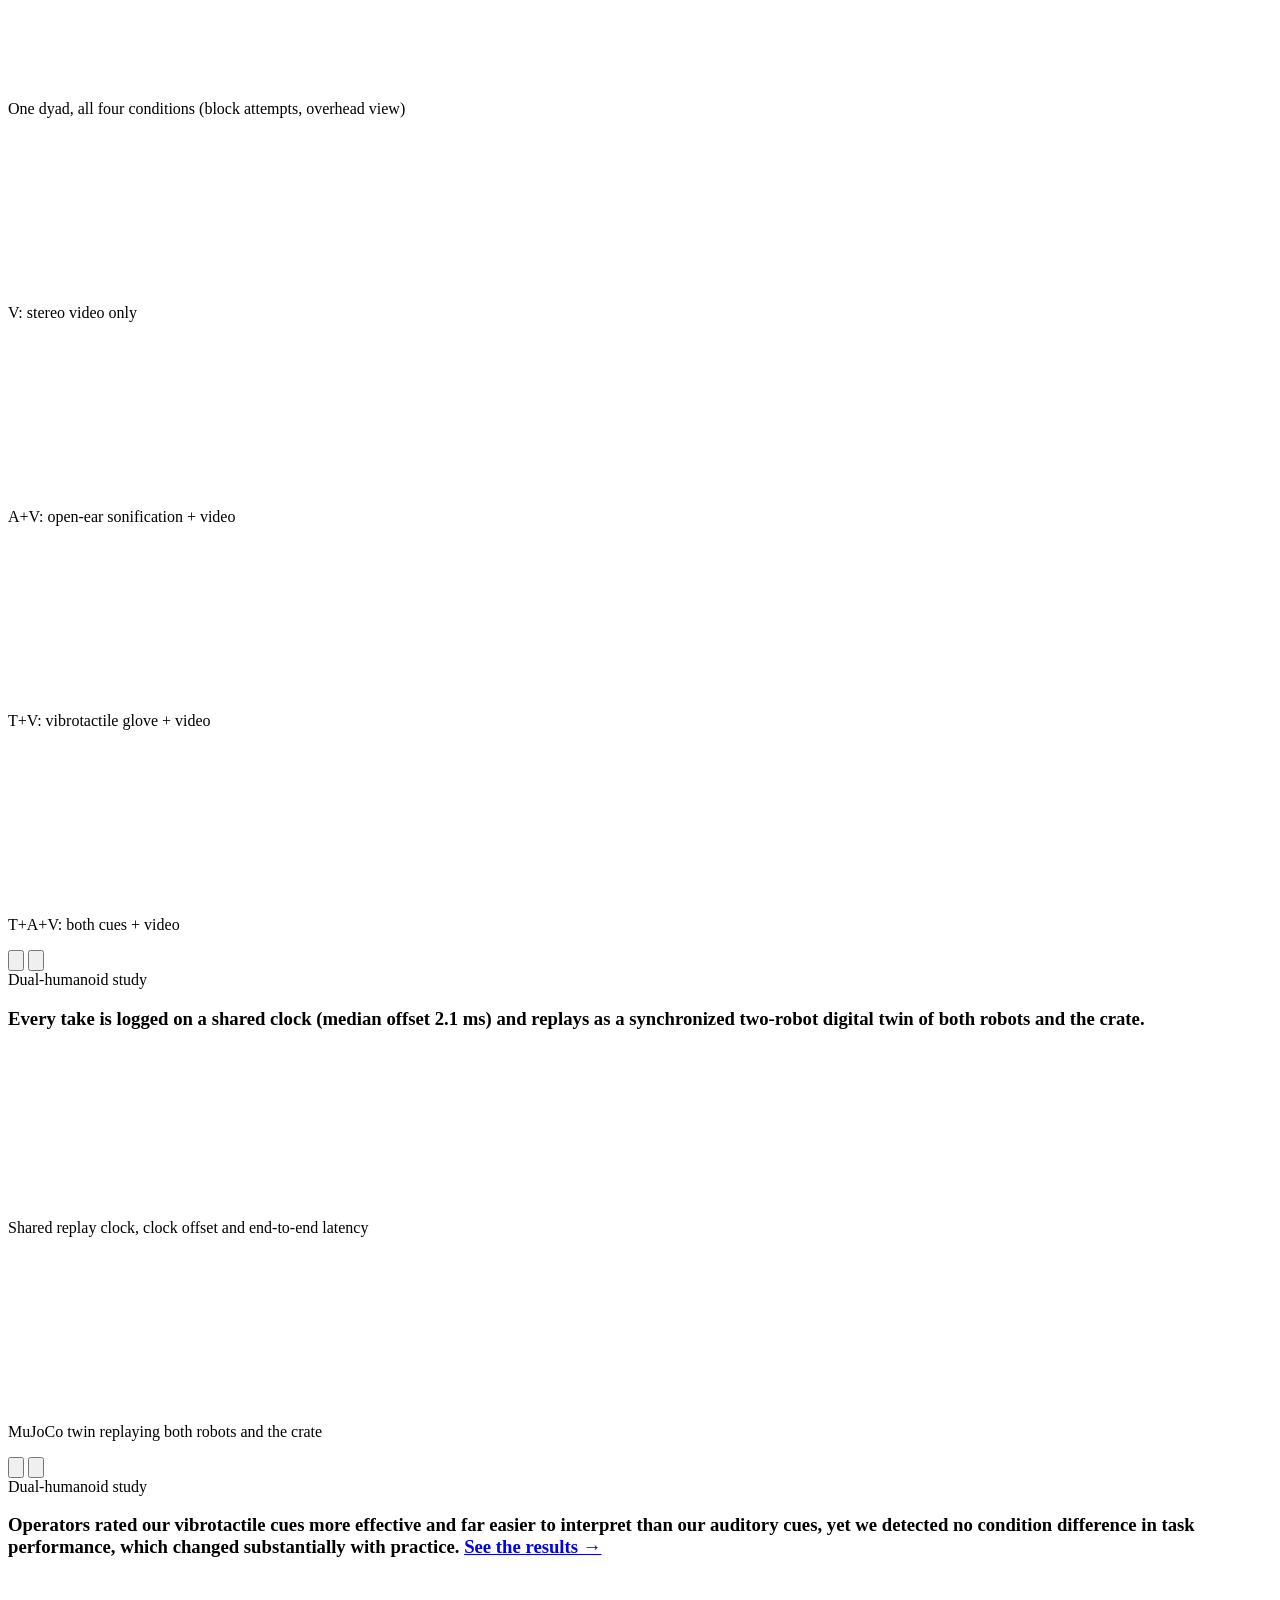
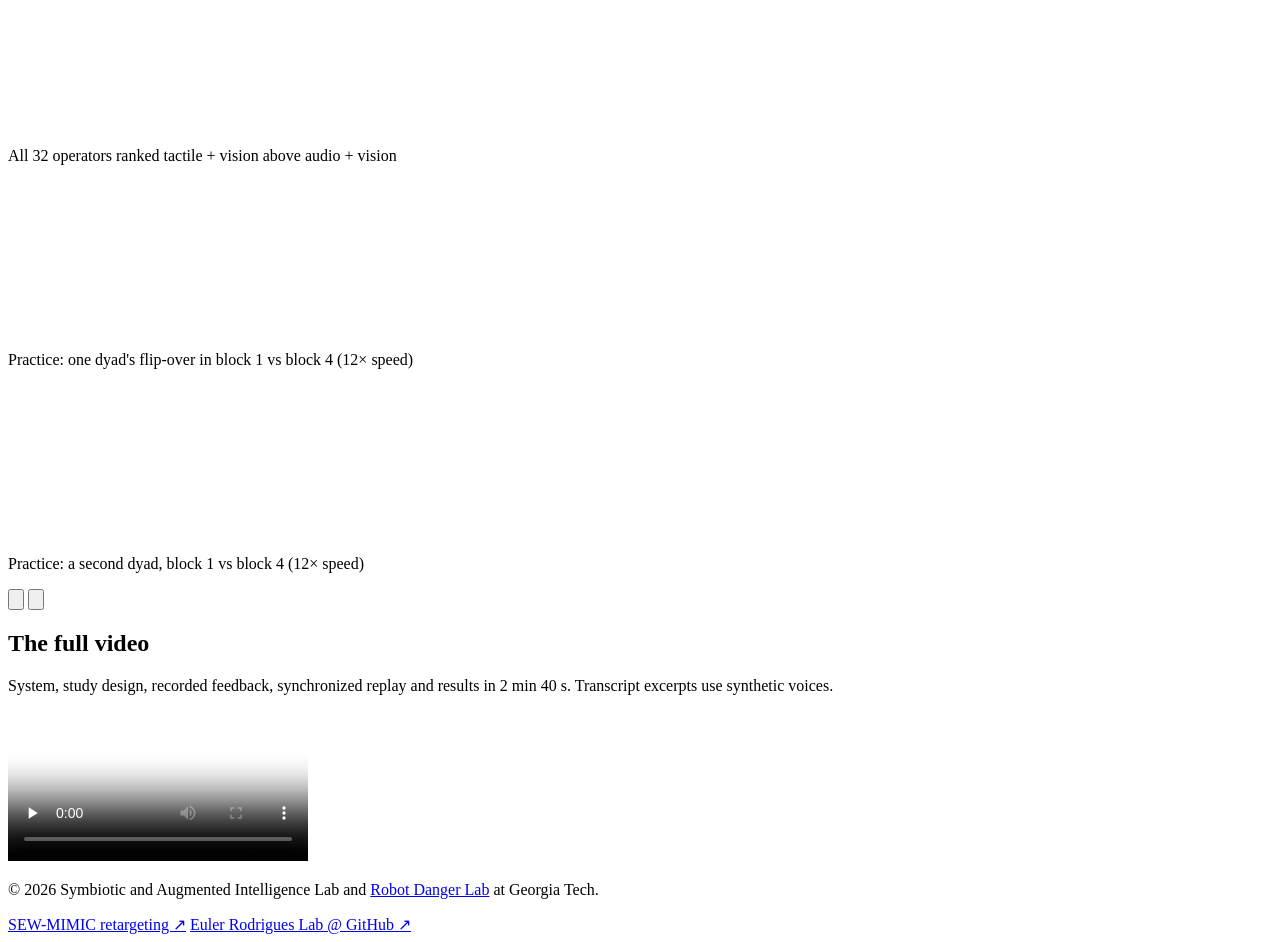
==== commit cb208c94: "Link the arXiv preprint (2610.24257); arXiv BibTeX" ====
--- a/site/index.html
+++ b/site/index.html
@@ -20,7 +20,7 @@
 <header class="site-header">
   <div class="nav-wrap">
     <a class="brand" href="/"><img src="/assets/img/xrt_robot_logo.svg" alt="">XRT</a>
-    <nav class="nav" aria-label="Main"><a href="/" aria-current="page">Videos</a><a href="/system/">XRT System</a><a href="/study/">Dual-Humanoid Study</a><a href="/viewer/">Pose Viewer</a><a href="/assets/XRT_preprint_2026-10-16.pdf">Paper</a></nav>
+    <nav class="nav" aria-label="Main"><a href="/" aria-current="page">Videos</a><a href="/system/">XRT System</a><a href="/study/">Dual-Humanoid Study</a><a href="/viewer/">Pose Viewer</a><a href="https://arxiv.org/abs/2610.24257">arXiv</a></nav>
     <div class="nav-right">
       <a class="icon-btn" href="https://github.com/Euler-Rodrigues-Lab" aria-label="Code on GitHub"><svg viewBox="0 0 24 24" fill="currentColor" aria-hidden="true"><path d="M12 .5a11.5 11.5 0 0 0-3.64 22.41c.58.1.79-.25.79-.56v-2c-3.2.7-3.88-1.37-3.88-1.37-.53-1.33-1.28-1.69-1.28-1.69-1.05-.71.08-.7.08-.7 1.16.08 1.77 1.19 1.77 1.19 1.03 1.77 2.71 1.26 3.37.96.1-.75.4-1.26.73-1.55-2.56-.29-5.25-1.28-5.25-5.69 0-1.26.45-2.29 1.19-3.09-.12-.29-.52-1.46.11-3.05 0 0 .97-.31 3.17 1.18a11 11 0 0 1 5.77 0c2.2-1.49 3.17-1.18 3.17-1.18.63 1.59.23 2.76.11 3.05.74.8 1.19 1.83 1.19 3.09 0 4.42-2.7 5.39-5.27 5.68.41.36.78 1.06.78 2.14v3.17c0 .31.21.67.8.56A11.5 11.5 0 0 0 12 .5Z"/></svg></a>
       <button class="icon-btn" type="button" data-theme-toggle aria-label="Toggle dark mode"><svg viewBox="0 0 24 24" fill="none" stroke="currentColor" stroke-width="2" aria-hidden="true"><path d="M12 3a6 6 0 0 0 9 9 9 9 0 1 1-9-9Z"/></svg></button>
@@ -35,7 +35,7 @@
   <p class="lede">Drive a robot with your body from a Meta Quest&nbsp;3, see through its stereo cameras, and feel its fingertip contact as
     finger-localized vibration or open-ear sound. In our study, we ran two XRT stations together so two operators could share one object through two humanoids.</p>
   <div class="btn-row">
-    <a class="btn primary" href="/assets/XRT_preprint_2026-10-16.pdf"><svg viewBox="0 0 24 24" fill="none" stroke="currentColor" stroke-width="2"><path d="M14 2H6a2 2 0 0 0-2 2v16a2 2 0 0 0 2 2h12a2 2 0 0 0 2-2V8z"/><path d="M14 2v6h6"/></svg>Paper</a>
+    <a class="btn primary" href="https://arxiv.org/abs/2610.24257"><svg viewBox="0 0 24 24" fill="none" stroke="currentColor" stroke-width="2"><path d="M14 2H6a2 2 0 0 0-2 2v16a2 2 0 0 0 2 2h12a2 2 0 0 0 2-2V8z"/><path d="M14 2v6h6"/></svg>arXiv</a>
     <a class="btn" href="#full-video"><svg viewBox="0 0 24 24" fill="currentColor"><path d="M8 5v14l11-7z"/></svg>Video</a>
     <a class="btn" href="/system/#code"><svg viewBox="0 0 24 24" fill="none" stroke="currentColor" stroke-width="2"><path d="m16 18 6-6-6-6M8 6l-6 6 6 6"/></svg>Code</a>
     <a class="btn" href="/study/#citation">BibTeX</a>
